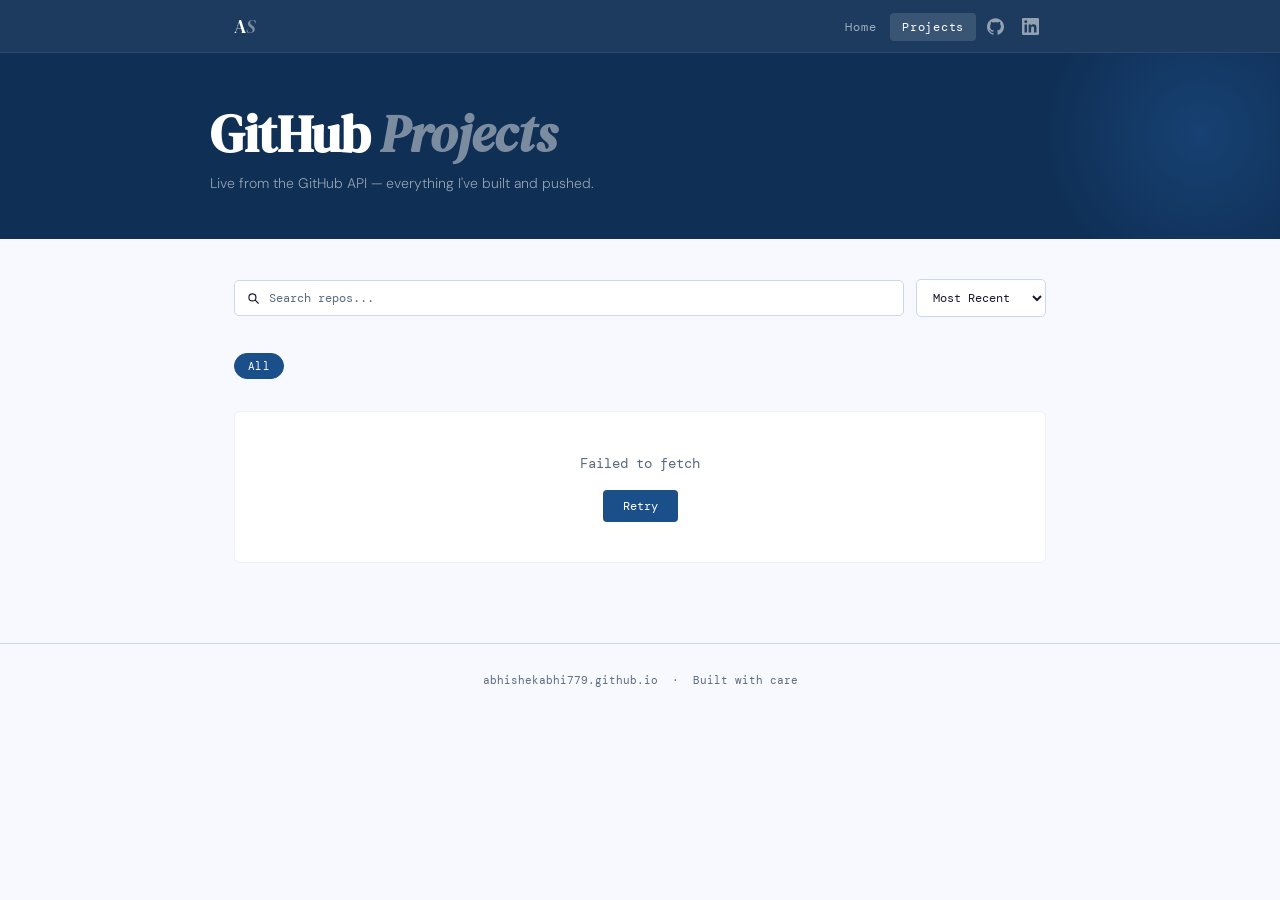
==== projects.html @ f3475bb0 "Build portfolio site — nav, projects page, GitHub API integration - Add shared css/style.css with st" ====
<!DOCTYPE html>
<html lang="en">
<head>
  <meta charset="UTF-8" />
  <meta name="viewport" content="width=device-width, initial-scale=1.0" />
  <title>Projects — Abhishek Sattu</title>
  <link href="https://fonts.googleapis.com/css2?family=DM+Serif+Display:ital@0;1&family=DM+Mono:wght@400;500&family=DM+Sans:ital,opsz,wght@0,9..40,300;0,9..40,400;0,9..40,500;0,9..40,600;1,9..40,300&display=swap" rel="stylesheet" />
  <link rel="stylesheet" href="css/style.css" />
  <style>
    /* ── PAGE HEADER ─────────────────────────────────── */
    .page-header {
      background: var(--navy-dark);
      padding: 52px 48px 44px;
      position: relative;
      overflow: hidden;
    }

    .page-header::before {
      content: '';
      position: absolute;
      top: -80px; right: -80px;
      width: 320px; height: 320px;
      border-radius: 50%;
      background: radial-gradient(circle, rgba(42,108,184,0.3) 0%, transparent 70%);
      pointer-events: none;
    }

    .page-header-inner {
      max-width: 860px;
      margin: 0 auto;
      position: relative;
      z-index: 1;
    }

    .page-header h1 {
      font-family: var(--serif);
      font-size: clamp(32px, 5vw, 52px);
      color: #fff;
      line-height: 1.1;
      letter-spacing: -0.3px;
      animation: fadeUp 0.5s ease both;
    }

    .page-header h1 em {
      font-style: italic;
      color: rgba(255,255,255,0.45);
    }

    .page-header p {
      font-size: 14px;
      color: rgba(255,255,255,0.55);
      margin-top: 10px;
      font-weight: 300;
      animation: fadeUp 0.5s 0.1s ease both;
    }

    /* ── MAIN ────────────────────────────────────────── */
    main {
      max-width: 860px;
      margin: 0 auto;
      padding: 40px 24px 80px;
    }

    /* ── CONTROLS ────────────────────────────────────── */
    .controls {
      display: flex;
      flex-wrap: wrap;
      gap: 12px;
      margin-bottom: 36px;
      align-items: center;
      animation: fadeUp 0.5s 0.15s ease both;
    }

    .search-wrap {
      position: relative;
      flex: 1;
      min-width: 200px;
    }

    .search-wrap svg {
      position: absolute;
      left: 12px;
      top: 50%;
      transform: translateY(-50%);
      width: 14px;
      height: 14px;
      fill: var(--muted);
      pointer-events: none;
    }

    #search {
      width: 100%;
      padding: 9px 12px 9px 34px;
      font-family: var(--mono);
      font-size: 12px;
      background: var(--white);
      border: 1px solid var(--rule);
      border-radius: 5px;
      color: var(--ink);
      outline: none;
      transition: border-color 0.15s;
    }

    #search:focus { border-color: var(--navy-light); }
    #search::placeholder { color: var(--muted); }

    #sort {
      padding: 9px 12px;
      font-family: var(--mono);
      font-size: 12px;
      background: var(--white);
      border: 1px solid var(--rule);
      border-radius: 5px;
      color: var(--ink);
      outline: none;
      cursor: pointer;
      transition: border-color 0.15s;
    }

    #sort:focus { border-color: var(--navy-light); }

    /* ── FILTER PILLS ────────────────────────────────── */
    .filter-bar {
      display: flex;
      flex-wrap: wrap;
      gap: 6px;
      margin-bottom: 32px;
      animation: fadeUp 0.5s 0.2s ease both;
    }

    .filter-btn {
      font-family: var(--mono);
      font-size: 11px;
      letter-spacing: 0.04em;
      padding: 5px 13px;
      border-radius: 20px;
      border: 1px solid var(--rule);
      background: var(--white);
      color: var(--muted);
      cursor: pointer;
      transition: all 0.15s;
      display: flex;
      align-items: center;
      gap: 6px;
    }

    .filter-btn:hover { border-color: var(--navy-light); color: var(--navy); }

    .filter-btn.active {
      background: var(--navy);
      border-color: var(--navy);
      color: #fff;
    }

    .filter-btn .lang-dot {
      width: 8px;
      height: 8px;
      border-radius: 50%;
      flex-shrink: 0;
    }

    /* ── SECTION LABEL ───────────────────────────────── */
    .section-label {
      font-family: var(--mono);
      font-size: 10.5px;
      letter-spacing: 0.18em;
      text-transform: uppercase;
      color: var(--navy);
      font-weight: 500;
      margin-bottom: 20px;
      display: flex;
      align-items: center;
      gap: 12px;
    }

    .section-label::after {
      content: '';
      flex: 1;
      height: 1px;
      background: var(--rule);
    }

    /* ── FEATURED GRID ───────────────────────────────── */
    #featured-section { margin-bottom: 48px; }

    .featured-grid {
      display: grid;
      grid-template-columns: repeat(auto-fill, minmax(280px, 1fr));
      gap: 16px;
    }

    .repo-card {
      background: var(--white);
      border-radius: 6px;
      border: 1px solid rgba(27,79,138,0.08);
      box-shadow: 0 1px 8px rgba(27,79,138,0.06);
      padding: 20px 22px;
      display: flex;
      flex-direction: column;
      gap: 10px;
      transition: box-shadow 0.2s, transform 0.2s;
      animation: fadeUp 0.4s ease both;
    }

    .repo-card:hover {
      box-shadow: 0 6px 24px rgba(27,79,138,0.13);
      transform: translateY(-2px);
    }

    .repo-card.featured {
      border-color: rgba(27,79,138,0.16);
      box-shadow: 0 2px 12px rgba(27,79,138,0.09);
    }

    .repo-card-top {
      display: flex;
      align-items: flex-start;
      justify-content: space-between;
      gap: 8px;
    }

    .repo-name {
      font-weight: 600;
      font-size: 14px;
      color: var(--ink);
      line-height: 1.3;
    }

    .featured-badge {
      font-family: var(--mono);
      font-size: 9.5px;
      letter-spacing: 0.08em;
      text-transform: uppercase;
      background: var(--accent-bg);
      color: var(--navy);
      border: 1px solid rgba(27,79,138,0.15);
      padding: 2px 8px;
      border-radius: 2px;
      white-space: nowrap;
      flex-shrink: 0;
    }

    .repo-desc {
      font-size: 13px;
      color: var(--muted);
      line-height: 1.6;
      flex: 1;
    }

    .repo-topics {
      display: flex;
      flex-wrap: wrap;
      gap: 5px;
    }

    .topic-tag {
      font-family: var(--mono);
      font-size: 10.5px;
      color: var(--navy-light);
      background: var(--accent-bg);
      padding: 2px 8px;
      border-radius: 3px;
      border: 1px solid rgba(42,108,184,0.15);
    }

    .repo-meta {
      display: flex;
      align-items: center;
      gap: 14px;
      flex-wrap: wrap;
    }

    .repo-lang {
      display: flex;
      align-items: center;
      gap: 5px;
      font-family: var(--mono);
      font-size: 11px;
      color: var(--muted);
    }

    .lang-dot {
      width: 10px;
      height: 10px;
      border-radius: 50%;
      flex-shrink: 0;
    }

    .repo-stat {
      display: flex;
      align-items: center;
      gap: 4px;
      font-family: var(--mono);
      font-size: 11px;
      color: var(--muted);
    }

    .repo-stat svg {
      width: 12px;
      height: 12px;
      fill: var(--muted);
    }

    .repo-updated {
      font-family: var(--mono);
      font-size: 10.5px;
      color: var(--muted);
      margin-left: auto;
    }

    .repo-links {
      display: flex;
      gap: 10px;
      padding-top: 4px;
      border-top: 1px solid var(--rule);
    }

    .repo-link {
      font-family: var(--mono);
      font-size: 11px;
      color: var(--navy);
      text-decoration: none;
      display: flex;
      align-items: center;
      gap: 4px;
      transition: color 0.15s;
    }

    .repo-link:hover { color: var(--navy-light); }

    .repo-link svg {
      width: 12px;
      height: 12px;
      fill: currentColor;
    }

    /* ── ALL REPOS GRID ──────────────────────────────── */
    #repos-section { }

    .repos-grid {
      display: grid;
      grid-template-columns: repeat(auto-fill, minmax(260px, 1fr));
      gap: 14px;
    }

    /* ── SKELETON ────────────────────────────────────── */
    .skeleton-grid {
      display: grid;
      grid-template-columns: repeat(auto-fill, minmax(260px, 1fr));
      gap: 14px;
      margin-bottom: 14px;
    }

    .skeleton-card {
      background: var(--white);
      border-radius: 6px;
      border: 1px solid rgba(27,79,138,0.08);
      padding: 20px 22px;
      height: 160px;
    }

    .skeleton-line {
      border-radius: 3px;
      background: linear-gradient(90deg, #e8eef8 25%, #d4dff0 50%, #e8eef8 75%);
      background-size: 600px 100%;
      animation: shimmer 1.4s infinite;
    }

    .sk-title  { height: 14px; width: 60%; margin-bottom: 14px; }
    .sk-desc1  { height: 11px; width: 100%; margin-bottom: 7px; }
    .sk-desc2  { height: 11px; width: 80%; margin-bottom: 20px; }
    .sk-lang   { height: 10px; width: 30%; }

    /* ── ERROR STATE ─────────────────────────────────── */
    #error-state {
      display: none;
      background: var(--white);
      border-radius: 6px;
      border: 1px solid rgba(27,79,138,0.08);
      padding: 40px;
      text-align: center;
    }

    #error-state p {
      font-size: 14px;
      color: var(--muted);
      margin-bottom: 16px;
      font-family: var(--mono);
    }

    #retry-btn {
      font-family: var(--mono);
      font-size: 12px;
      padding: 8px 20px;
      background: var(--navy);
      color: #fff;
      border: none;
      border-radius: 4px;
      cursor: pointer;
      transition: background 0.15s;
    }

    #retry-btn:hover { background: var(--navy-light); }

    /* ── EMPTY STATE ─────────────────────────────────── */
    .empty-state {
      grid-column: 1 / -1;
      text-align: center;
      padding: 40px;
      font-family: var(--mono);
      font-size: 13px;
      color: var(--muted);
    }

    /* ── RESPONSIVE ──────────────────────────────────── */
    @media (max-width: 600px) {
      .page-header { padding: 36px 24px 32px; }
      .controls { flex-direction: column; align-items: stretch; }
      .search-wrap { min-width: unset; }
      .featured-grid, .repos-grid, .skeleton-grid { grid-template-columns: 1fr; }
    }
  </style>
</head>
<body>

<nav class="site-nav" aria-label="Main navigation">
  <div class="nav-inner">
    <a href="index.html" class="nav-logo">A<em>S</em></a>
    <ul class="nav-links">
      <li><a href="index.html">Home</a></li>
      <li><a href="projects.html" class="active">Projects</a></li>
    </ul>
    <a href="https://github.com/abhishekabhi779" target="_blank" rel="noopener" class="nav-icon" aria-label="GitHub">
      <svg viewBox="0 0 24 24" xmlns="http://www.w3.org/2000/svg"><path d="M12 .297c-6.63 0-12 5.373-12 12 0 5.303 3.438 9.8 8.205 11.385.6.113.82-.258.82-.577 0-.285-.01-1.04-.015-2.04-3.338.724-4.042-1.61-4.042-1.61C4.422 18.07 3.633 17.7 3.633 17.7c-1.087-.744.084-.729.084-.729 1.205.084 1.838 1.236 1.838 1.236 1.07 1.835 2.809 1.305 3.495.998.108-.776.417-1.305.76-1.605-2.665-.3-5.466-1.332-5.466-5.93 0-1.31.465-2.38 1.235-3.22-.135-.303-.54-1.523.105-3.176 0 0 1.005-.322 3.3 1.23.96-.267 1.98-.399 3-.405 1.02.006 2.04.138 3 .405 2.28-1.552 3.285-1.23 3.285-1.23.645 1.653.24 2.873.12 3.176.765.84 1.23 1.91 1.23 3.22 0 4.61-2.805 5.625-5.475 5.92.42.36.81 1.096.81 2.22 0 1.606-.015 2.896-.015 3.286 0 .315.21.69.825.57C20.565 22.092 24 17.592 24 12.297c0-6.627-5.373-12-12-12"/></svg>
    </a>
    <a href="https://linkedin.com/in/abhishek-s-462954222" target="_blank" rel="noopener" class="nav-icon" aria-label="LinkedIn">
      <svg viewBox="0 0 24 24" xmlns="http://www.w3.org/2000/svg"><path d="M20.447 20.452h-3.554v-5.569c0-1.328-.027-3.037-1.852-3.037-1.853 0-2.136 1.445-2.136 2.939v5.667H9.351V9h3.414v1.561h.046c.477-.9 1.637-1.85 3.37-1.85 3.601 0 4.267 2.37 4.267 5.455v6.286zM5.337 7.433a2.062 2.062 0 0 1-2.063-2.065 2.064 2.064 0 1 1 2.063 2.065zm1.782 13.019H3.555V9h3.564v11.452zM22.225 0H1.771C.792 0 0 .774 0 1.729v20.542C0 23.227.792 24 1.771 24h20.451C23.2 24 24 23.227 24 22.271V1.729C24 .774 23.2 0 22.222 0h.003z"/></svg>
    </a>
  </div>
</nav>

<div class="page-header">
  <div class="page-header-inner">
    <h1>GitHub <em>Projects</em></h1>
    <p>Live from the GitHub API — everything I've built and pushed.</p>
  </div>
</div>

<main>

  <div class="controls">
    <div class="search-wrap">
      <svg viewBox="0 0 24 24"><path d="M21 21l-4.35-4.35M17 11A6 6 0 1 1 5 11a6 6 0 0 1 12 0z" stroke="currentColor" stroke-width="2" fill="none" stroke-linecap="round"/></svg>
      <input type="search" id="search" placeholder="Search repos..." aria-label="Search repositories" />
    </div>
    <select id="sort" aria-label="Sort repositories">
      <option value="updated">Most Recent</option>
      <option value="stars">Most Stars</option>
      <option value="alpha">Alphabetical</option>
    </select>
  </div>

  <div class="filter-bar" id="filter-bar" role="group" aria-label="Filter by language">
    <button class="filter-btn active" data-lang="all">All</button>
  </div>

  <div id="loading-state">
    <div class="skeleton-grid">
      <div class="skeleton-card"><div class="skeleton-line sk-title"></div><div class="skeleton-line sk-desc1"></div><div class="skeleton-line sk-desc2"></div><div class="skeleton-line sk-lang"></div></div>
      <div class="skeleton-card"><div class="skeleton-line sk-title"></div><div class="skeleton-line sk-desc1"></div><div class="skeleton-line sk-desc2"></div><div class="skeleton-line sk-lang"></div></div>
      <div class="skeleton-card"><div class="skeleton-line sk-title"></div><div class="skeleton-line sk-desc1"></div><div class="skeleton-line sk-desc2"></div><div class="skeleton-line sk-lang"></div></div>
      <div class="skeleton-card"><div class="skeleton-line sk-title"></div><div class="skeleton-line sk-desc1"></div><div class="skeleton-line sk-desc2"></div><div class="skeleton-line sk-lang"></div></div>
      <div class="skeleton-card"><div class="skeleton-line sk-title"></div><div class="skeleton-line sk-desc1"></div><div class="skeleton-line sk-desc2"></div><div class="skeleton-line sk-lang"></div></div>
      <div class="skeleton-card"><div class="skeleton-line sk-title"></div><div class="skeleton-line sk-desc1"></div><div class="skeleton-line sk-desc2"></div><div class="skeleton-line sk-lang"></div></div>
    </div>
  </div>

  <div id="error-state" role="alert">
    <p id="error-msg">Could not load repositories.</p>
    <button id="retry-btn">Retry</button>
  </div>

  <div id="featured-section" style="display:none;">
    <div class="section-label">Featured</div>
    <div class="featured-grid" id="featured-grid"></div>
  </div>

  <div id="repos-section" style="display:none;">
    <div class="section-label" id="repos-label">All Repos</div>
    <div class="repos-grid" id="repos-grid"></div>
  </div>

</main>

<footer>
  abhishekabhi779.github.io &nbsp;·&nbsp; Built with care
</footer>

<script src="js/projects.js"></script>
</body>
</html>
---- css/style.css ----
*, *::before, *::after { box-sizing: border-box; margin: 0; padding: 0; }

:root {
  --navy-dark:  #0f2f55;
  --navy:       #1B4F8A;
  --navy-light: #2a6cb8;
  --accent-bg:  #e8f0fd;
  --ink:        #1a1a2e;
  --muted:      #5a6a7e;
  --rule:       #c8d8f0;
  --bg:         #f7f9fe;
  --white:      #ffffff;
  --mono: 'DM Mono', monospace;
  --serif: 'DM Serif Display', serif;
  --sans: 'DM Sans', sans-serif;
}

html { scroll-behavior: smooth; }

body {
  font-family: var(--sans);
  background: var(--bg);
  color: var(--ink);
  line-height: 1.6;
  min-height: 100vh;
}

/* ── NAV ──────────────────────────────────────────── */
nav.site-nav {
  position: sticky;
  top: 0;
  z-index: 100;
  background: rgba(15, 47, 85, 0.94);
  backdrop-filter: blur(12px);
  -webkit-backdrop-filter: blur(12px);
  border-bottom: 1px solid rgba(255,255,255,0.07);
}

.nav-inner {
  max-width: 860px;
  margin: 0 auto;
  padding: 0 24px;
  height: 52px;
  display: flex;
  align-items: center;
}

.nav-logo {
  font-family: var(--serif);
  font-size: 19px;
  color: #fff;
  text-decoration: none;
  letter-spacing: -0.3px;
  margin-right: auto;
  line-height: 1;
}

.nav-logo em {
  font-style: italic;
  color: rgba(255,255,255,0.42);
}

.nav-links {
  display: flex;
  align-items: center;
  gap: 2px;
  list-style: none;
}

.nav-links a {
  font-family: var(--mono);
  font-size: 12px;
  letter-spacing: 0.06em;
  color: rgba(255,255,255,0.58);
  text-decoration: none;
  padding: 6px 12px;
  border-radius: 4px;
  transition: color 0.15s, background 0.15s;
}

.nav-links a:hover { color: #fff; background: rgba(255,255,255,0.09); }
.nav-links a.active { color: #fff; background: rgba(255,255,255,0.13); }

.nav-icon {
  display: flex;
  align-items: center;
  color: rgba(255,255,255,0.52);
  padding: 7px;
  margin-left: 4px;
  border-radius: 4px;
  transition: color 0.15s, background 0.15s;
  text-decoration: none;
}

.nav-icon:hover { color: #fff; background: rgba(255,255,255,0.09); }
.nav-icon svg { width: 17px; height: 17px; fill: currentColor; }

/* ── FOOTER ───────────────────────────────────────── */
footer {
  text-align: center;
  padding: 28px;
  font-family: var(--mono);
  font-size: 11px;
  color: var(--muted);
  border-top: 1px solid var(--rule);
}

/* ── ANIMATIONS ───────────────────────────────────── */
@keyframes fadeUp {
  from { opacity: 0; transform: translateY(16px); }
  to   { opacity: 1; transform: translateY(0); }
}

@keyframes shimmer {
  0%   { background-position: -600px 0; }
  100% { background-position: 600px 0; }
}

/* ── RESPONSIVE ───────────────────────────────────── */
@media (max-width: 600px) {
  .nav-links a { padding: 6px 8px; font-size: 11px; }
  .nav-icon { padding: 6px 5px; }
}
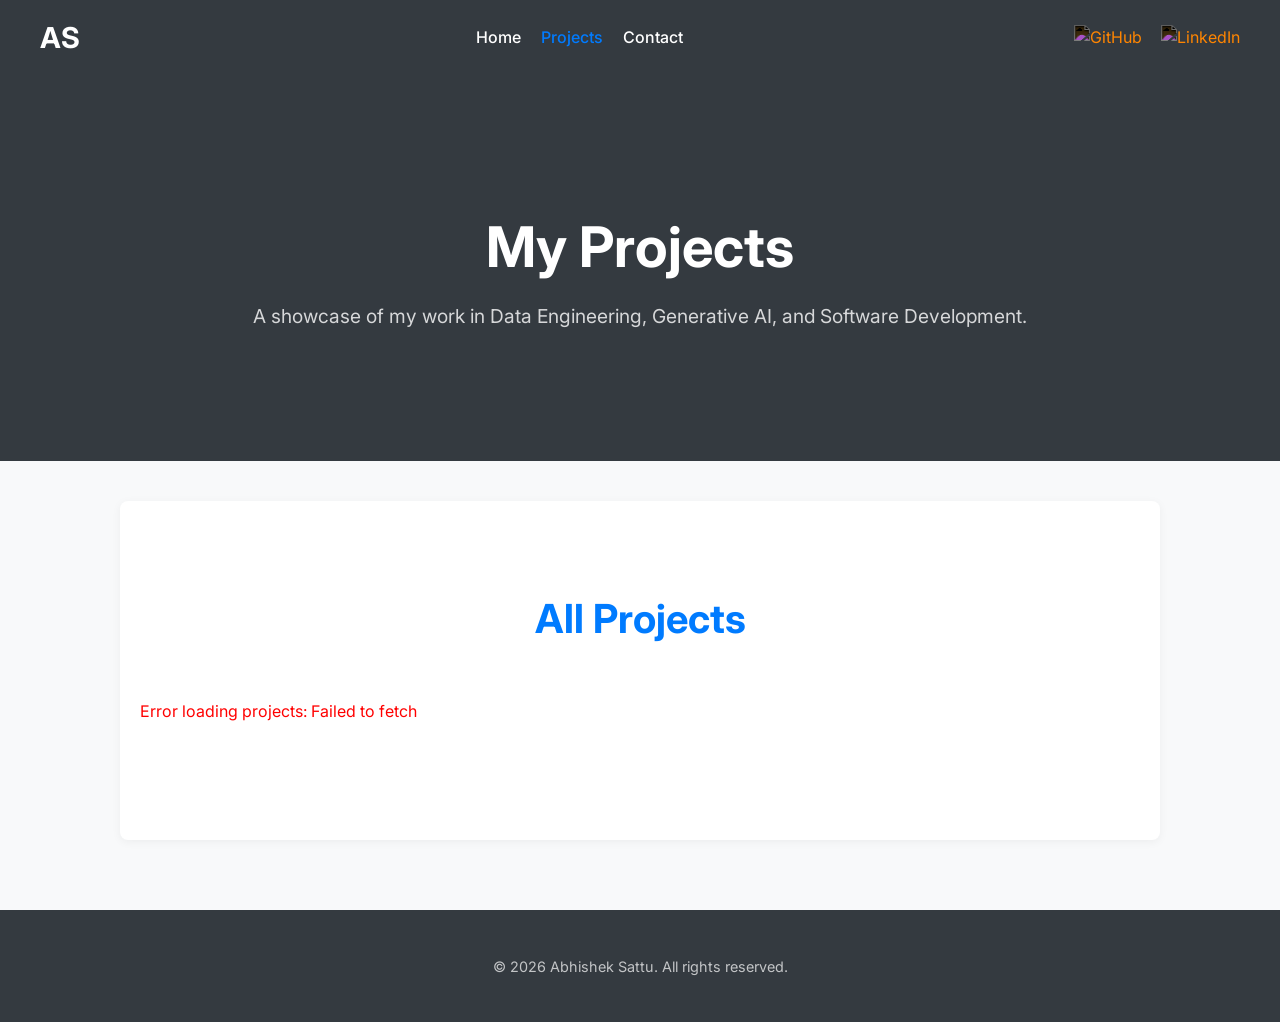
==== commit a5918da4: "Redesign portfolio: transform from resume-style to professional modern portfolio" ====
--- a/projects.html
+++ b/projects.html
@@ -1,501 +1,48 @@
 <!DOCTYPE html>
 <html lang="en">
 <head>
-  <meta charset="UTF-8" />
-  <meta name="viewport" content="width=device-width, initial-scale=1.0" />
-  <title>Projects — Abhishek Sattu</title>
-  <link href="https://fonts.googleapis.com/css2?family=DM+Serif+Display:ital@0;1&family=DM+Mono:wght@400;500&family=DM+Sans:ital,opsz,wght@0,9..40,300;0,9..40,400;0,9..40,500;0,9..40,600;1,9..40,300&display=swap" rel="stylesheet" />
-  <link rel="stylesheet" href="css/style.css" />
-  <style>
-    /* ── PAGE HEADER ─────────────────────────────────── */
-    .page-header {
-      background: var(--navy-dark);
-      padding: 52px 48px 44px;
-      position: relative;
-      overflow: hidden;
-    }
-
-    .page-header::before {
-      content: '';
-      position: absolute;
-      top: -80px; right: -80px;
-      width: 320px; height: 320px;
-      border-radius: 50%;
-      background: radial-gradient(circle, rgba(42,108,184,0.3) 0%, transparent 70%);
-      pointer-events: none;
-    }
-
-    .page-header-inner {
-      max-width: 860px;
-      margin: 0 auto;
-      position: relative;
-      z-index: 1;
-    }
-
-    .page-header h1 {
-      font-family: var(--serif);
-      font-size: clamp(32px, 5vw, 52px);
-      color: #fff;
-      line-height: 1.1;
-      letter-spacing: -0.3px;
-      animation: fadeUp 0.5s ease both;
-    }
-
-    .page-header h1 em {
-      font-style: italic;
-      color: rgba(255,255,255,0.45);
-    }
-
-    .page-header p {
-      font-size: 14px;
-      color: rgba(255,255,255,0.55);
-      margin-top: 10px;
-      font-weight: 300;
-      animation: fadeUp 0.5s 0.1s ease both;
-    }
-
-    /* ── MAIN ────────────────────────────────────────── */
-    main {
-      max-width: 860px;
-      margin: 0 auto;
-      padding: 40px 24px 80px;
-    }
-
-    /* ── CONTROLS ────────────────────────────────────── */
-    .controls {
-      display: flex;
-      flex-wrap: wrap;
-      gap: 12px;
-      margin-bottom: 36px;
-      align-items: center;
-      animation: fadeUp 0.5s 0.15s ease both;
-    }
-
-    .search-wrap {
-      position: relative;
-      flex: 1;
-      min-width: 200px;
-    }
-
-    .search-wrap svg {
-      position: absolute;
-      left: 12px;
-      top: 50%;
-      transform: translateY(-50%);
-      width: 14px;
-      height: 14px;
-      fill: var(--muted);
-      pointer-events: none;
-    }
-
-    #search {
-      width: 100%;
-      padding: 9px 12px 9px 34px;
-      font-family: var(--mono);
-      font-size: 12px;
-      background: var(--white);
-      border: 1px solid var(--rule);
-      border-radius: 5px;
-      color: var(--ink);
-      outline: none;
-      transition: border-color 0.15s;
-    }
-
-    #search:focus { border-color: var(--navy-light); }
-    #search::placeholder { color: var(--muted); }
-
-    #sort {
-      padding: 9px 12px;
-      font-family: var(--mono);
-      font-size: 12px;
-      background: var(--white);
-      border: 1px solid var(--rule);
-      border-radius: 5px;
-      color: var(--ink);
-      outline: none;
-      cursor: pointer;
-      transition: border-color 0.15s;
-    }
-
-    #sort:focus { border-color: var(--navy-light); }
-
-    /* ── FILTER PILLS ────────────────────────────────── */
-    .filter-bar {
-      display: flex;
-      flex-wrap: wrap;
-      gap: 6px;
-      margin-bottom: 32px;
-      animation: fadeUp 0.5s 0.2s ease both;
-    }
-
-    .filter-btn {
-      font-family: var(--mono);
-      font-size: 11px;
-      letter-spacing: 0.04em;
-      padding: 5px 13px;
-      border-radius: 20px;
-      border: 1px solid var(--rule);
-      background: var(--white);
-      color: var(--muted);
-      cursor: pointer;
-      transition: all 0.15s;
-      display: flex;
-      align-items: center;
-      gap: 6px;
-    }
-
-    .filter-btn:hover { border-color: var(--navy-light); color: var(--navy); }
-
-    .filter-btn.active {
-      background: var(--navy);
-      border-color: var(--navy);
-      color: #fff;
-    }
-
-    .filter-btn .lang-dot {
-      width: 8px;
-      height: 8px;
-      border-radius: 50%;
-      flex-shrink: 0;
-    }
-
-    /* ── SECTION LABEL ───────────────────────────────── */
-    .section-label {
-      font-family: var(--mono);
-      font-size: 10.5px;
-      letter-spacing: 0.18em;
-      text-transform: uppercase;
-      color: var(--navy);
-      font-weight: 500;
-      margin-bottom: 20px;
-      display: flex;
-      align-items: center;
-      gap: 12px;
-    }
-
-    .section-label::after {
-      content: '';
-      flex: 1;
-      height: 1px;
-      background: var(--rule);
-    }
-
-    /* ── FEATURED GRID ───────────────────────────────── */
-    #featured-section { margin-bottom: 48px; }
-
-    .featured-grid {
-      display: grid;
-      grid-template-columns: repeat(auto-fill, minmax(280px, 1fr));
-      gap: 16px;
-    }
-
-    .repo-card {
-      background: var(--white);
-      border-radius: 6px;
-      border: 1px solid rgba(27,79,138,0.08);
-      box-shadow: 0 1px 8px rgba(27,79,138,0.06);
-      padding: 20px 22px;
-      display: flex;
-      flex-direction: column;
-      gap: 10px;
-      transition: box-shadow 0.2s, transform 0.2s;
-      animation: fadeUp 0.4s ease both;
-    }
-
-    .repo-card:hover {
-      box-shadow: 0 6px 24px rgba(27,79,138,0.13);
-      transform: translateY(-2px);
-    }
-
-    .repo-card.featured {
-      border-color: rgba(27,79,138,0.16);
-      box-shadow: 0 2px 12px rgba(27,79,138,0.09);
-    }
-
-    .repo-card-top {
-      display: flex;
-      align-items: flex-start;
-      justify-content: space-between;
-      gap: 8px;
-    }
-
-    .repo-name {
-      font-weight: 600;
-      font-size: 14px;
-      color: var(--ink);
-      line-height: 1.3;
-    }
-
-    .featured-badge {
-      font-family: var(--mono);
-      font-size: 9.5px;
-      letter-spacing: 0.08em;
-      text-transform: uppercase;
-      background: var(--accent-bg);
-      color: var(--navy);
-      border: 1px solid rgba(27,79,138,0.15);
-      padding: 2px 8px;
-      border-radius: 2px;
-      white-space: nowrap;
-      flex-shrink: 0;
-    }
-
-    .repo-desc {
-      font-size: 13px;
-      color: var(--muted);
-      line-height: 1.6;
-      flex: 1;
-    }
-
-    .repo-topics {
-      display: flex;
-      flex-wrap: wrap;
-      gap: 5px;
-    }
-
-    .topic-tag {
-      font-family: var(--mono);
-      font-size: 10.5px;
-      color: var(--navy-light);
-      background: var(--accent-bg);
-      padding: 2px 8px;
-      border-radius: 3px;
-      border: 1px solid rgba(42,108,184,0.15);
-    }
-
-    .repo-meta {
-      display: flex;
-      align-items: center;
-      gap: 14px;
-      flex-wrap: wrap;
-    }
-
-    .repo-lang {
-      display: flex;
-      align-items: center;
-      gap: 5px;
-      font-family: var(--mono);
-      font-size: 11px;
-      color: var(--muted);
-    }
-
-    .lang-dot {
-      width: 10px;
-      height: 10px;
-      border-radius: 50%;
-      flex-shrink: 0;
-    }
-
-    .repo-stat {
-      display: flex;
-      align-items: center;
-      gap: 4px;
-      font-family: var(--mono);
-      font-size: 11px;
-      color: var(--muted);
-    }
-
-    .repo-stat svg {
-      width: 12px;
-      height: 12px;
-      fill: var(--muted);
-    }
-
-    .repo-updated {
-      font-family: var(--mono);
-      font-size: 10.5px;
-      color: var(--muted);
-      margin-left: auto;
-    }
-
-    .repo-links {
-      display: flex;
-      gap: 10px;
-      padding-top: 4px;
-      border-top: 1px solid var(--rule);
-    }
-
-    .repo-link {
-      font-family: var(--mono);
-      font-size: 11px;
-      color: var(--navy);
-      text-decoration: none;
-      display: flex;
-      align-items: center;
-      gap: 4px;
-      transition: color 0.15s;
-    }
-
-    .repo-link:hover { color: var(--navy-light); }
-
-    .repo-link svg {
-      width: 12px;
-      height: 12px;
-      fill: currentColor;
-    }
-
-    /* ── ALL REPOS GRID ──────────────────────────────── */
-    #repos-section { }
-
-    .repos-grid {
-      display: grid;
-      grid-template-columns: repeat(auto-fill, minmax(260px, 1fr));
-      gap: 14px;
-    }
-
-    /* ── SKELETON ────────────────────────────────────── */
-    .skeleton-grid {
-      display: grid;
-      grid-template-columns: repeat(auto-fill, minmax(260px, 1fr));
-      gap: 14px;
-      margin-bottom: 14px;
-    }
-
-    .skeleton-card {
-      background: var(--white);
-      border-radius: 6px;
-      border: 1px solid rgba(27,79,138,0.08);
-      padding: 20px 22px;
-      height: 160px;
-    }
-
-    .skeleton-line {
-      border-radius: 3px;
-      background: linear-gradient(90deg, #e8eef8 25%, #d4dff0 50%, #e8eef8 75%);
-      background-size: 600px 100%;
-      animation: shimmer 1.4s infinite;
-    }
-
-    .sk-title  { height: 14px; width: 60%; margin-bottom: 14px; }
-    .sk-desc1  { height: 11px; width: 100%; margin-bottom: 7px; }
-    .sk-desc2  { height: 11px; width: 80%; margin-bottom: 20px; }
-    .sk-lang   { height: 10px; width: 30%; }
-
-    /* ── ERROR STATE ─────────────────────────────────── */
-    #error-state {
-      display: none;
-      background: var(--white);
-      border-radius: 6px;
-      border: 1px solid rgba(27,79,138,0.08);
-      padding: 40px;
-      text-align: center;
-    }
-
-    #error-state p {
-      font-size: 14px;
-      color: var(--muted);
-      margin-bottom: 16px;
-      font-family: var(--mono);
-    }
-
-    #retry-btn {
-      font-family: var(--mono);
-      font-size: 12px;
-      padding: 8px 20px;
-      background: var(--navy);
-      color: #fff;
-      border: none;
-      border-radius: 4px;
-      cursor: pointer;
-      transition: background 0.15s;
-    }
-
-    #retry-btn:hover { background: var(--navy-light); }
-
-    /* ── EMPTY STATE ─────────────────────────────────── */
-    .empty-state {
-      grid-column: 1 / -1;
-      text-align: center;
-      padding: 40px;
-      font-family: var(--mono);
-      font-size: 13px;
-      color: var(--muted);
-    }
-
-    /* ── RESPONSIVE ──────────────────────────────────── */
-    @media (max-width: 600px) {
-      .page-header { padding: 36px 24px 32px; }
-      .controls { flex-direction: column; align-items: stretch; }
-      .search-wrap { min-width: unset; }
-      .featured-grid, .repos-grid, .skeleton-grid { grid-template-columns: 1fr; }
-    }
-  </style>
+    <meta charset="UTF-8">
+    <meta name="viewport" content="width=device-width, initial-scale=1.0">
+    <title>Projects - Abhishek Sattu</title>
+    <link href="https://fonts.googleapis.com/css2?family=Inter:wght@300;400;500;600;700&display=swap" rel="stylesheet">
+    <link rel="stylesheet" href="css/style.css">
 </head>
 <body>
+    <nav class="site-nav">
+        <div class="nav-inner">
+            <a href="index.html" class="nav-logo">AS</a>
+            <ul class="nav-links">
+                <li><a href="index.html">Home</a></li>
+                <li><a href="projects.html" class="active">Projects</a></li>
+                <li><a href="#contact">Contact</a></li>
+            </ul>
+            <div class="social-links">
+                <a href="https://github.com/abhishekabhi779" target="_blank" rel="noopener" aria-label="GitHub"><img src="https://img.icons8.com/ios-filled/24/000000/github.png" alt="GitHub"></a>
+                <a href="https://linkedin.com/in/abhishek-s-462954222" target="_blank" rel="noopener" aria-label="LinkedIn"><img src="https://img.icons8.com/ios-filled/24/000000/linkedin.png" alt="LinkedIn"></a>
+            </div>
+        </div>
+    </nav>
 
-<nav class="site-nav" aria-label="Main navigation">
-  <div class="nav-inner">
-    <a href="index.html" class="nav-logo">A<em>S</em></a>
-    <ul class="nav-links">
-      <li><a href="index.html">Home</a></li>
-      <li><a href="projects.html" class="active">Projects</a></li>
-    </ul>
-    <a href="https://github.com/abhishekabhi779" target="_blank" rel="noopener" class="nav-icon" aria-label="GitHub">
-      <svg viewBox="0 0 24 24" xmlns="http://www.w3.org/2000/svg"><path d="M12 .297c-6.63 0-12 5.373-12 12 0 5.303 3.438 9.8 8.205 11.385.6.113.82-.258.82-.577 0-.285-.01-1.04-.015-2.04-3.338.724-4.042-1.61-4.042-1.61C4.422 18.07 3.633 17.7 3.633 17.7c-1.087-.744.084-.729.084-.729 1.205.084 1.838 1.236 1.838 1.236 1.07 1.835 2.809 1.305 3.495.998.108-.776.417-1.305.76-1.605-2.665-.3-5.466-1.332-5.466-5.93 0-1.31.465-2.38 1.235-3.22-.135-.303-.54-1.523.105-3.176 0 0 1.005-.322 3.3 1.23.96-.267 1.98-.399 3-.405 1.02.006 2.04.138 3 .405 2.28-1.552 3.285-1.23 3.285-1.23.645 1.653.24 2.873.12 3.176.765.84 1.23 1.91 1.23 3.22 0 4.61-2.805 5.625-5.475 5.92.42.36.81 1.096.81 2.22 0 1.606-.015 2.896-.015 3.286 0 .315.21.69.825.57C20.565 22.092 24 17.592 24 12.297c0-6.627-5.373-12-12-12"/></svg>
-    </a>
-    <a href="https://linkedin.com/in/abhishek-s-462954222" target="_blank" rel="noopener" class="nav-icon" aria-label="LinkedIn">
-      <svg viewBox="0 0 24 24" xmlns="http://www.w3.org/2000/svg"><path d="M20.447 20.452h-3.554v-5.569c0-1.328-.027-3.037-1.852-3.037-1.853 0-2.136 1.445-2.136 2.939v5.667H9.351V9h3.414v1.561h.046c.477-.9 1.637-1.85 3.37-1.85 3.601 0 4.267 2.37 4.267 5.455v6.286zM5.337 7.433a2.062 2.062 0 0 1-2.063-2.065 2.064 2.064 0 1 1 2.063 2.065zm1.782 13.019H3.555V9h3.564v11.452zM22.225 0H1.771C.792 0 0 .774 0 1.729v20.542C0 23.227.792 24 1.771 24h20.451C23.2 24 24 23.227 24 22.271V1.729C24 .774 23.2 0 22.222 0h.003z"/></svg>
-    </a>
-  </div>
-</nav>
+    <header class="hero">
+        <div class="hero-content">
+            <h1>My Projects</h1>
+            <p class="intro">A showcase of my work in Data Engineering, Generative AI, and Software Development.</p>
+        </div>
+    </header>
 
-<div class="page-header">
-  <div class="page-header-inner">
-    <h1>GitHub <em>Projects</em></h1>
-    <p>Live from the GitHub API — everything I've built and pushed.</p>
-  </div>
-</div>
+    <main>
+        <section id="all-projects" class="section">
+            <h2 class="section-title">All Projects</h2>
+            <div class="project-grid" id="projects-container">
+                <!-- Projects will be dynamically loaded here by JavaScript -->
+            </div>
+        </section>
+    </main>
 
-<main>
+    <footer>
+        <p>&copy; 2026 Abhishek Sattu. All rights reserved.</p>
+    </footer>
 
-  <div class="controls">
-    <div class="search-wrap">
-      <svg viewBox="0 0 24 24"><path d="M21 21l-4.35-4.35M17 11A6 6 0 1 1 5 11a6 6 0 0 1 12 0z" stroke="currentColor" stroke-width="2" fill="none" stroke-linecap="round"/></svg>
-      <input type="search" id="search" placeholder="Search repos..." aria-label="Search repositories" />
-    </div>
-    <select id="sort" aria-label="Sort repositories">
-      <option value="updated">Most Recent</option>
-      <option value="stars">Most Stars</option>
-      <option value="alpha">Alphabetical</option>
-    </select>
-  </div>
-
-  <div class="filter-bar" id="filter-bar" role="group" aria-label="Filter by language">
-    <button class="filter-btn active" data-lang="all">All</button>
-  </div>
-
-  <div id="loading-state">
-    <div class="skeleton-grid">
-      <div class="skeleton-card"><div class="skeleton-line sk-title"></div><div class="skeleton-line sk-desc1"></div><div class="skeleton-line sk-desc2"></div><div class="skeleton-line sk-lang"></div></div>
-      <div class="skeleton-card"><div class="skeleton-line sk-title"></div><div class="skeleton-line sk-desc1"></div><div class="skeleton-line sk-desc2"></div><div class="skeleton-line sk-lang"></div></div>
-      <div class="skeleton-card"><div class="skeleton-line sk-title"></div><div class="skeleton-line sk-desc1"></div><div class="skeleton-line sk-desc2"></div><div class="skeleton-line sk-lang"></div></div>
-      <div class="skeleton-card"><div class="skeleton-line sk-title"></div><div class="skeleton-line sk-desc1"></div><div class="skeleton-line sk-desc2"></div><div class="skeleton-line sk-lang"></div></div>
-      <div class="skeleton-card"><div class="skeleton-line sk-title"></div><div class="skeleton-line sk-desc1"></div><div class="skeleton-line sk-desc2"></div><div class="skeleton-line sk-lang"></div></div>
-      <div class="skeleton-card"><div class="skeleton-line sk-title"></div><div class="skeleton-line sk-desc1"></div><div class="skeleton-line sk-desc2"></div><div class="skeleton-line sk-lang"></div></div>
-    </div>
-  </div>
-
-  <div id="error-state" role="alert">
-    <p id="error-msg">Could not load repositories.</p>
-    <button id="retry-btn">Retry</button>
-  </div>
-
-  <div id="featured-section" style="display:none;">
-    <div class="section-label">Featured</div>
-    <div class="featured-grid" id="featured-grid"></div>
-  </div>
-
-  <div id="repos-section" style="display:none;">
-    <div class="section-label" id="repos-label">All Repos</div>
-    <div class="repos-grid" id="repos-grid"></div>
-  </div>
-
-</main>
-
-<footer>
-  abhishekabhi779.github.io &nbsp;·&nbsp; Built with care
-</footer>
-
-<script src="js/projects.js"></script>
+    <script src="js/projects.js"></script>
 </body>
 </html>
--- a/css/style.css
+++ b/css/style.css
@@ -1,123 +1,448 @@
-*, *::before, *::after { box-sizing: border-box; margin: 0; padding: 0; }
-
+/* General Styles */
 :root {
-  --navy-dark:  #0f2f55;
-  --navy:       #1B4F8A;
-  --navy-light: #2a6cb8;
-  --accent-bg:  #e8f0fd;
-  --ink:        #1a1a2e;
-  --muted:      #5a6a7e;
-  --rule:       #c8d8f0;
-  --bg:         #f7f9fe;
-  --white:      #ffffff;
-  --mono: 'DM Mono', monospace;
-  --serif: 'DM Serif Display', serif;
-  --sans: 'DM Sans', sans-serif;
-}
-
-html { scroll-behavior: smooth; }
+    --primary-color: #007bff;
+    --secondary-color: #6c757d;
+    --accent-color: #28a745;
+    --dark-bg: #343a40;
+    --light-bg: #f8f9fa;
+    --text-color: #333;
+    --light-text-color: #fff;
+    --border-color: #dee2e6;
+    --font-family-sans: 'Inter', sans-serif;
+}
 
 body {
-  font-family: var(--sans);
-  background: var(--bg);
-  color: var(--ink);
-  line-height: 1.6;
-  min-height: 100vh;
-}
-
-/* ── NAV ──────────────────────────────────────────── */
-nav.site-nav {
-  position: sticky;
-  top: 0;
-  z-index: 100;
-  background: rgba(15, 47, 85, 0.94);
-  backdrop-filter: blur(12px);
-  -webkit-backdrop-filter: blur(12px);
-  border-bottom: 1px solid rgba(255,255,255,0.07);
+    font-family: var(--font-family-sans);
+    line-height: 1.6;
+    margin: 0;
+    padding: 0;
+    background-color: var(--light-bg);
+    color: var(--text-color);
+}
+
+.container {
+    max-width: 1200px;
+    margin: 0 auto;
+    padding: 0 20px;
+}
+
+a {
+    color: var(--primary-color);
+    text-decoration: none;
+}
+
+a:hover {
+    text-decoration: underline;
+}
+
+h1, h2, h3, h4, h5, h6 {
+    color: var(--dark-bg);
+    line-height: 1.2;
+}
+
+.btn {
+    display: inline-block;
+    background-color: var(--primary-color);
+    color: var(--light-text-color);
+    padding: 10px 20px;
+    border-radius: 5px;
+    text-decoration: none;
+    transition: background-color 0.3s ease;
+}
+
+.btn:hover {
+    background-color: #0056b3;
+    text-decoration: none;
+}
+
+.btn-primary {
+    background-color: var(--primary-color);
+}
+
+.btn-secondary {
+    background-color: var(--secondary-color);
+}
+
+.btn-secondary:hover {
+    background-color: #545b62;
+}
+
+.text-center {
+    text-align: center;
+}
+
+/* Navigation */
+.site-nav {
+    background-color: var(--dark-bg);
+    color: var(--light-text-color);
+    padding: 15px 0;
+    position: sticky;
+    top: 0;
+    z-index: 1000;
 }
 
 .nav-inner {
-  max-width: 860px;
-  margin: 0 auto;
-  padding: 0 24px;
-  height: 52px;
-  display: flex;
-  align-items: center;
+    display: flex;
+    justify-content: space-between;
+    align-items: center;
+    max-width: 1200px;
+    margin: 0 auto;
+    padding: 0 20px;
 }
 
 .nav-logo {
-  font-family: var(--serif);
-  font-size: 19px;
-  color: #fff;
-  text-decoration: none;
-  letter-spacing: -0.3px;
-  margin-right: auto;
-  line-height: 1;
-}
-
-.nav-logo em {
-  font-style: italic;
-  color: rgba(255,255,255,0.42);
+    font-size: 1.8em;
+    font-weight: 700;
+    color: var(--light-text-color);
+    text-decoration: none;
 }
 
 .nav-links {
-  display: flex;
-  align-items: center;
-  gap: 2px;
-  list-style: none;
+    list-style: none;
+    margin: 0;
+    padding: 0;
+    display: flex;
+}
+
+.nav-links li {
+    margin-left: 20px;
 }
 
 .nav-links a {
-  font-family: var(--mono);
-  font-size: 12px;
-  letter-spacing: 0.06em;
-  color: rgba(255,255,255,0.58);
-  text-decoration: none;
-  padding: 6px 12px;
-  border-radius: 4px;
-  transition: color 0.15s, background 0.15s;
-}
-
-.nav-links a:hover { color: #fff; background: rgba(255,255,255,0.09); }
-.nav-links a.active { color: #fff; background: rgba(255,255,255,0.13); }
-
-.nav-icon {
-  display: flex;
-  align-items: center;
-  color: rgba(255,255,255,0.52);
-  padding: 7px;
-  margin-left: 4px;
-  border-radius: 4px;
-  transition: color 0.15s, background 0.15s;
-  text-decoration: none;
-}
-
-.nav-icon:hover { color: #fff; background: rgba(255,255,255,0.09); }
-.nav-icon svg { width: 17px; height: 17px; fill: currentColor; }
-
-/* ── FOOTER ───────────────────────────────────────── */
+    color: var(--light-text-color);
+    text-decoration: none;
+    font-weight: 500;
+    transition: color 0.3s ease;
+}
+
+.nav-links a:hover,
+.nav-links a.active {
+    color: var(--primary-color);
+    text-decoration: none;
+}
+
+.social-links img {
+    width: 24px;
+    height: 24px;
+    filter: invert(1);
+    margin-left: 15px;
+}
+
+/* Hero Section */
+.hero {
+    background-color: var(--dark-bg);
+    color: var(--light-text-color);
+    text-align: center;
+    padding: 100px 20px;
+}
+
+.hero-content {
+    max-width: 800px;
+    margin: 0 auto;
+}
+
+.hero .tagline {
+    font-size: 1.1em;
+    color: var(--primary-color);
+    margin-bottom: 10px;
+}
+
+.hero h1 {
+    font-size: 3.5em;
+    margin-bottom: 20px;
+    color: var(--light-text-color);
+}
+
+.hero .intro {
+    font-size: 1.2em;
+    margin-bottom: 30px;
+    color: rgba(255, 255, 255, 0.8);
+}
+
+.hero-actions .btn {
+    margin: 0 10px;
+}
+
+/* Sections */
+main {
+    padding: 40px 0;
+}
+
+.section {
+    padding: 60px 20px;
+    margin-bottom: 30px;
+    background-color: var(--light-text-color);
+    border-radius: 8px;
+    box-shadow: 0 2px 10px rgba(0, 0, 0, 0.05);
+    max-width: 1000px;
+    margin-left: auto;
+    margin-right: auto;
+}
+
+.section-title {
+    text-align: center;
+    font-size: 2.5em;
+    margin-bottom: 40px;
+    color: var(--primary-color);
+}
+
+/* About Section */
+.about-content {
+    font-size: 1.1em;
+    line-height: 1.8;
+    text-align: justify;
+}
+
+.about-content p {
+    margin-bottom: 15px;
+}
+
+/* Skills Section */
+.skills-grid {
+    display: grid;
+    grid-template-columns: repeat(auto-fit, minmax(250px, 1fr));
+    gap: 30px;
+}
+
+.skill-category {
+    background-color: var(--light-bg);
+    padding: 20px;
+    border-radius: 8px;
+    border: 1px solid var(--border-color);
+}
+
+.skill-category h3 {
+    color: var(--primary-color);
+    margin-top: 0;
+    margin-bottom: 15px;
+    font-size: 1.4em;
+}
+
+.skill-category ul {
+    list-style: none;
+    padding: 0;
+    margin: 0;
+}
+
+.skill-category li {
+    margin-bottom: 8px;
+    padding-left: 20px;
+    position: relative;
+}
+
+.skill-category li::before {
+    content: '•';
+    color: var(--accent-color);
+    position: absolute;
+    left: 0;
+}
+
+/* Projects Section */
+.project-grid {
+    display: grid;
+    grid-template-columns: repeat(auto-fit, minmax(300px, 1fr));
+    gap: 30px;
+    margin-bottom: 40px;
+}
+
+.project-card {
+    background-color: var(--light-bg);
+    padding: 25px;
+    border-radius: 8px;
+    border: 1px solid var(--border-color);
+    box-shadow: 0 2px 8px rgba(0, 0, 0, 0.03);
+    transition: transform 0.3s ease;
+}
+
+.project-card:hover {
+    transform: translateY(-5px);
+}
+
+.project-card h3 {
+    color: var(--primary-color);
+    margin-top: 0;
+    font-size: 1.5em;
+}
+
+.project-description {
+    font-size: 0.95em;
+    margin-bottom: 15px;
+}
+
+.project-tech {
+    font-size: 0.9em;
+    color: var(--secondary-color);
+    margin-bottom: 20px;
+}
+
+.btn-project {
+    background-color: var(--accent-color);
+}
+
+.btn-project:hover {
+    background-color: #218838;
+}
+
+/* Experience Section */
+.experience-item {
+    background-color: var(--light-bg);
+    padding: 25px;
+    border-radius: 8px;
+    border: 1px solid var(--border-color);
+    margin-bottom: 20px;
+    box-shadow: 0 2px 8px rgba(0, 0, 0, 0.03);
+}
+
+.experience-item h3 {
+    color: var(--dark-bg);
+    margin-top: 0;
+    margin-bottom: 5px;
+}
+
+.experience-item .company {
+    color: var(--primary-color);
+    font-weight: 500;
+}
+
+.experience-item .duration {
+    font-size: 0.9em;
+    color: var(--secondary-color);
+    margin-bottom: 15px;
+}
+
+.experience-item ul {
+    list-style: disc;
+    margin-left: 20px;
+    padding: 0;
+}
+
+.experience-item li {
+    margin-bottom: 8px;
+}
+
+/* Education Section */
+.education-item {
+    background-color: var(--light-bg);
+    padding: 25px;
+    border-radius: 8px;
+    border: 1px solid var(--border-color);
+    margin-bottom: 20px;
+    box-shadow: 0 2px 8px rgba(0, 0, 0, 0.03);
+}
+
+.education-item h3 {
+    color: var(--dark-bg);
+    margin-top: 0;
+    margin-bottom: 5px;
+}
+
+.education-item .institution {
+    color: var(--primary-color);
+    font-weight: 500;
+}
+
+.education-item .details {
+    font-size: 0.95em;
+    color: var(--text-color);
+    margin-bottom: 5px;
+}
+
+.education-item .duration {
+    font-size: 0.9em;
+    color: var(--secondary-color);
+}
+
+.certifications h3 {
+    color: var(--dark-bg);
+    margin-top: 30px;
+    margin-bottom: 15px;
+}
+
+.certifications ul {
+    list-style: none;
+    padding: 0;
+}
+
+.certifications li {
+    background-color: var(--light-bg);
+    border: 1px solid var(--border-color);
+    padding: 10px 15px;
+    margin-bottom: 10px;
+    border-radius: 5px;
+    position: relative;
+    padding-left: 30px;
+}
+
+.certifications li::before {
+    content: '✓';
+    color: var(--accent-color);
+    position: absolute;
+    left: 10px;
+    font-weight: bold;
+}
+
+/* Contact Section */
+.contact-intro {
+    text-align: center;
+    font-size: 1.1em;
+    margin-bottom: 30px;
+}
+
+.contact-details {
+    text-align: center;
+    font-size: 1.1em;
+}
+
+.contact-details p {
+    margin-bottom: 10px;
+}
+
+/* Footer */
 footer {
-  text-align: center;
-  padding: 28px;
-  font-family: var(--mono);
-  font-size: 11px;
-  color: var(--muted);
-  border-top: 1px solid var(--rule);
-}
-
-/* ── ANIMATIONS ───────────────────────────────────── */
-@keyframes fadeUp {
-  from { opacity: 0; transform: translateY(16px); }
-  to   { opacity: 1; transform: translateY(0); }
-}
-
-@keyframes shimmer {
-  0%   { background-position: -600px 0; }
-  100% { background-position: 600px 0; }
-}
-
-/* ── RESPONSIVE ───────────────────────────────────── */
-@media (max-width: 600px) {
-  .nav-links a { padding: 6px 8px; font-size: 11px; }
-  .nav-icon { padding: 6px 5px; }
-}
+    background-color: var(--dark-bg);
+    color: rgba(255, 255, 255, 0.7);
+    text-align: center;
+    padding: 30px 20px;
+    font-size: 0.9em;
+}
+
+/* Responsive Design */
+@media (max-width: 768px) {
+    .nav-inner {
+        flex-direction: column;
+    }
+
+    .nav-links {
+        margin-top: 15px;
+        margin-bottom: 15px;
+    }
+
+    .nav-links li {
+        margin: 0 10px;
+    }
+
+    .hero h1 {
+        font-size: 2.5em;
+    }
+
+    .hero .intro {
+        font-size: 1em;
+    }
+
+    .hero-actions .btn {
+        display: block;
+        margin: 10px 0;
+    }
+
+    .section-title {
+        font-size: 2em;
+    }
+
+    .skills-grid {
+        grid-template-columns: 1fr;
+    }
+
+    .project-grid {
+        grid-template-columns: 1fr;
+    }
+}
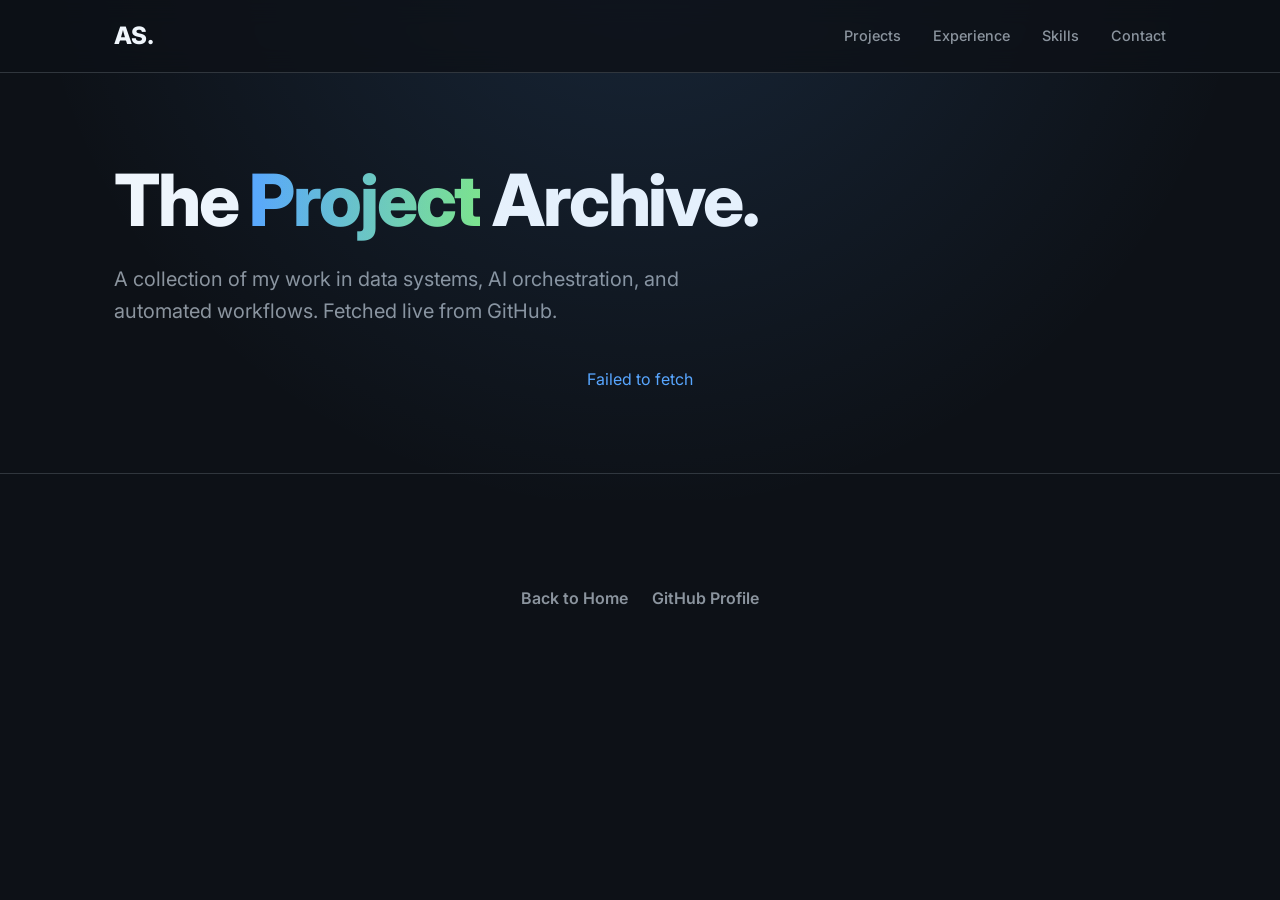
==== commit 45feb720: "Complete portfolio overhaul: High-impact UI + Result-oriented copywriting" ====
--- a/projects.html
+++ b/projects.html
@@ -1,48 +1,50 @@
 <!DOCTYPE html>
 <html lang="en">
 <head>
-    <meta charset="UTF-8">
-    <meta name="viewport" content="width=device-width, initial-scale=1.0">
-    <title>Projects - Abhishek Sattu</title>
-    <link href="https://fonts.googleapis.com/css2?family=Inter:wght@300;400;500;600;700&display=swap" rel="stylesheet">
-    <link rel="stylesheet" href="css/style.css">
+  <meta charset="UTF-8">
+  <meta name="viewport" content="width=device-width, initial-scale=1.0">
+  <title>Engineering Projects | Abhishek Sattu</title>
+  <link rel="stylesheet" href="css/style.css">
 </head>
 <body>
-    <nav class="site-nav">
-        <div class="nav-inner">
-            <a href="index.html" class="nav-logo">AS</a>
-            <ul class="nav-links">
-                <li><a href="index.html">Home</a></li>
-                <li><a href="projects.html" class="active">Projects</a></li>
-                <li><a href="#contact">Contact</a></li>
-            </ul>
-            <div class="social-links">
-                <a href="https://github.com/abhishekabhi779" target="_blank" rel="noopener" aria-label="GitHub"><img src="https://img.icons8.com/ios-filled/24/000000/github.png" alt="GitHub"></a>
-                <a href="https://linkedin.com/in/abhishek-s-462954222" target="_blank" rel="noopener" aria-label="LinkedIn"><img src="https://img.icons8.com/ios-filled/24/000000/linkedin.png" alt="LinkedIn"></a>
-            </div>
-        </div>
-    </nav>
 
-    <header class="hero">
-        <div class="hero-content">
-            <h1>My Projects</h1>
-            <p class="intro">A showcase of my work in Data Engineering, Generative AI, and Software Development.</p>
-        </div>
-    </header>
+  <nav>
+    <div class="container nav-inner">
+      <a href="index.html" class="nav-logo">AS.</a>
+      <div class="nav-links">
+        <a href="index.html#projects">Projects</a>
+        <a href="index.html#experience">Experience</a>
+        <a href="index.html#skills">Skills</a>
+        <a href="mailto:abhi.sat779@gmail.com">Contact</a>
+      </div>
+    </div>
+  </nav>
 
-    <main>
-        <section id="all-projects" class="section">
-            <h2 class="section-title">All Projects</h2>
-            <div class="project-grid" id="projects-container">
-                <!-- Projects will be dynamically loaded here by JavaScript -->
-            </div>
-        </section>
-    </main>
+  <header class="hero" style="padding-bottom: 40px;">
+    <div class="container">
+      <h1>The <span class="gradient-text">Project</span> Archive.</h1>
+      <p class="intro">
+        A collection of my work in data systems, AI orchestration, and automated workflows. 
+        Fetched live from GitHub.
+      </p>
+    </div>
+  </header>
 
-    <footer>
-        <p>&copy; 2026 Abhishek Sattu. All rights reserved.</p>
-    </footer>
+  <main class="container">
+    <div class="bento-grid" id="projects-container">
+      <!-- Projects will be dynamically loaded here -->
+    </div>
+  </main>
 
-    <script src="js/projects.js"></script>
+  <footer>
+    <div class="container footer-content">
+      <div class="social-links">
+        <a href="index.html">Back to Home</a>
+        <a href="https://github.com/abhishekabhi779">GitHub Profile</a>
+      </div>
+    </div>
+  </footer>
+
+  <script src="js/projects.js"></script>
 </body>
 </html>
--- a/css/style.css
+++ b/css/style.css
@@ -1,448 +1,301 @@
-/* General Styles */
+@import url('https://fonts.googleapis.com/css2?family=Inter:wght@300;400;600;800&family=JetBrains+Mono:wght@400;700&display=swap');
+
 :root {
-    --primary-color: #007bff;
-    --secondary-color: #6c757d;
-    --accent-color: #28a745;
-    --dark-bg: #343a40;
-    --light-bg: #f8f9fa;
-    --text-color: #333;
-    --light-text-color: #fff;
-    --border-color: #dee2e6;
-    --font-family-sans: 'Inter', sans-serif;
+  --bg: #0D1117;
+  --surface: #161B22;
+  --surface-hover: #21262D;
+  --primary: #58A6FF;
+  --secondary: #7EE787;
+  --text: #C9D1D9;
+  --text-dim: #8B949E;
+  --text-bright: #F0F6FC;
+  --border: #30363D;
+  --accent-glow: rgba(88, 166, 255, 0.15);
+  
+  --font-main: 'Inter', -apple-system, BlinkMacSystemFont, sans-serif;
+  --font-mono: 'JetBrains Mono', monospace;
+}
+
+* {
+  box-sizing: border-box;
+  margin: 0;
+  padding: 0;
 }
 
 body {
-    font-family: var(--font-family-sans);
-    line-height: 1.6;
-    margin: 0;
-    padding: 0;
-    background-color: var(--light-bg);
-    color: var(--text-color);
+  background-color: var(--bg);
+  color: var(--text);
+  font-family: var(--font-main);
+  line-height: 1.6;
+  overflow-x: hidden;
 }
 
 .container {
-    max-width: 1200px;
-    margin: 0 auto;
-    padding: 0 20px;
-}
-
-a {
-    color: var(--primary-color);
-    text-decoration: none;
-}
-
-a:hover {
-    text-decoration: underline;
-}
-
-h1, h2, h3, h4, h5, h6 {
-    color: var(--dark-bg);
-    line-height: 1.2;
-}
-
-.btn {
-    display: inline-block;
-    background-color: var(--primary-color);
-    color: var(--light-text-color);
-    padding: 10px 20px;
-    border-radius: 5px;
-    text-decoration: none;
-    transition: background-color 0.3s ease;
-}
-
-.btn:hover {
-    background-color: #0056b3;
-    text-decoration: none;
-}
-
-.btn-primary {
-    background-color: var(--primary-color);
-}
-
-.btn-secondary {
-    background-color: var(--secondary-color);
-}
-
-.btn-secondary:hover {
-    background-color: #545b62;
-}
-
-.text-center {
-    text-align: center;
-}
-
-/* Navigation */
-.site-nav {
-    background-color: var(--dark-bg);
-    color: var(--light-text-color);
-    padding: 15px 0;
-    position: sticky;
-    top: 0;
-    z-index: 1000;
+  max-width: 1100px;
+  margin: 0 auto;
+  padding: 0 24px;
+}
+
+/* ── TYPOGRAPHY ──────────────────────────────────── */
+h1, h2, h3 {
+  color: var(--text-bright);
+  font-weight: 800;
+  letter-spacing: -0.03em;
+}
+
+h1 { font-size: clamp(2.5rem, 8vw, 4.5rem); line-height: 1.1; }
+h2 { font-size: 2rem; margin-bottom: 2rem; }
+h3 { font-size: 1.25rem; }
+
+.mono { font-family: var(--font-mono); font-size: 0.9rem; }
+.gradient-text {
+  background: linear-gradient(90deg, var(--primary), var(--secondary));
+  -webkit-background-clip: text;
+  -webkit-text-fill-color: transparent;
+}
+
+/* ── NAVIGATION ──────────────────────────────────── */
+nav {
+  position: fixed;
+  top: 0;
+  width: 100%;
+  z-index: 1000;
+  background: rgba(13, 17, 23, 0.8);
+  backdrop-filter: blur(12px);
+  border-bottom: 1px solid var(--border);
 }
 
 .nav-inner {
-    display: flex;
-    justify-content: space-between;
-    align-items: center;
-    max-width: 1200px;
-    margin: 0 auto;
-    padding: 0 20px;
+  height: 72px;
+  display: flex;
+  justify-content: space-between;
+  align-items: center;
 }
 
 .nav-logo {
-    font-size: 1.8em;
-    font-weight: 700;
-    color: var(--light-text-color);
-    text-decoration: none;
+  font-weight: 800;
+  font-size: 1.5rem;
+  color: var(--text-bright);
+  text-decoration: none;
 }
 
 .nav-links {
-    list-style: none;
-    margin: 0;
-    padding: 0;
-    display: flex;
-}
-
-.nav-links li {
-    margin-left: 20px;
+  display: flex;
+  gap: 32px;
 }
 
 .nav-links a {
-    color: var(--light-text-color);
-    text-decoration: none;
-    font-weight: 500;
-    transition: color 0.3s ease;
-}
-
-.nav-links a:hover,
-.nav-links a.active {
-    color: var(--primary-color);
-    text-decoration: none;
-}
-
-.social-links img {
-    width: 24px;
-    height: 24px;
-    filter: invert(1);
-    margin-left: 15px;
-}
-
-/* Hero Section */
+  color: var(--text-dim);
+  text-decoration: none;
+  font-weight: 500;
+  font-size: 0.9rem;
+  transition: color 0.2s;
+}
+
+.nav-links a:hover { color: var(--primary); }
+
+/* ── HERO ────────────────────────────────────────── */
 .hero {
-    background-color: var(--dark-bg);
-    color: var(--light-text-color);
-    text-align: center;
-    padding: 100px 20px;
-}
-
-.hero-content {
-    max-width: 800px;
-    margin: 0 auto;
-}
-
-.hero .tagline {
-    font-size: 1.1em;
-    color: var(--primary-color);
-    margin-bottom: 10px;
-}
-
-.hero h1 {
-    font-size: 3.5em;
-    margin-bottom: 20px;
-    color: var(--light-text-color);
-}
-
-.hero .intro {
-    font-size: 1.2em;
-    margin-bottom: 30px;
-    color: rgba(255, 255, 255, 0.8);
-}
-
-.hero-actions .btn {
-    margin: 0 10px;
-}
-
-/* Sections */
-main {
-    padding: 40px 0;
-}
-
-.section {
-    padding: 60px 20px;
-    margin-bottom: 30px;
-    background-color: var(--light-text-color);
-    border-radius: 8px;
-    box-shadow: 0 2px 10px rgba(0, 0, 0, 0.05);
-    max-width: 1000px;
-    margin-left: auto;
-    margin-right: auto;
-}
-
-.section-title {
-    text-align: center;
-    font-size: 2.5em;
-    margin-bottom: 40px;
-    color: var(--primary-color);
-}
-
-/* About Section */
-.about-content {
-    font-size: 1.1em;
-    line-height: 1.8;
-    text-align: justify;
-}
-
-.about-content p {
-    margin-bottom: 15px;
-}
-
-/* Skills Section */
-.skills-grid {
-    display: grid;
-    grid-template-columns: repeat(auto-fit, minmax(250px, 1fr));
-    gap: 30px;
-}
-
-.skill-category {
-    background-color: var(--light-bg);
-    padding: 20px;
-    border-radius: 8px;
-    border: 1px solid var(--border-color);
-}
-
-.skill-category h3 {
-    color: var(--primary-color);
-    margin-top: 0;
-    margin-bottom: 15px;
-    font-size: 1.4em;
-}
-
-.skill-category ul {
-    list-style: none;
-    padding: 0;
-    margin: 0;
-}
-
-.skill-category li {
-    margin-bottom: 8px;
-    padding-left: 20px;
-    position: relative;
-}
-
-.skill-category li::before {
-    content: '•';
-    color: var(--accent-color);
-    position: absolute;
-    left: 0;
-}
-
-/* Projects Section */
-.project-grid {
-    display: grid;
-    grid-template-columns: repeat(auto-fit, minmax(300px, 1fr));
-    gap: 30px;
-    margin-bottom: 40px;
-}
-
-.project-card {
-    background-color: var(--light-bg);
-    padding: 25px;
-    border-radius: 8px;
-    border: 1px solid var(--border-color);
-    box-shadow: 0 2px 8px rgba(0, 0, 0, 0.03);
-    transition: transform 0.3s ease;
-}
-
-.project-card:hover {
-    transform: translateY(-5px);
-}
-
-.project-card h3 {
-    color: var(--primary-color);
-    margin-top: 0;
-    font-size: 1.5em;
-}
-
-.project-description {
-    font-size: 0.95em;
-    margin-bottom: 15px;
-}
-
-.project-tech {
-    font-size: 0.9em;
-    color: var(--secondary-color);
-    margin-bottom: 20px;
-}
-
-.btn-project {
-    background-color: var(--accent-color);
-}
-
-.btn-project:hover {
-    background-color: #218838;
-}
-
-/* Experience Section */
-.experience-item {
-    background-color: var(--light-bg);
-    padding: 25px;
-    border-radius: 8px;
-    border: 1px solid var(--border-color);
-    margin-bottom: 20px;
-    box-shadow: 0 2px 8px rgba(0, 0, 0, 0.03);
-}
-
-.experience-item h3 {
-    color: var(--dark-bg);
-    margin-top: 0;
-    margin-bottom: 5px;
-}
-
-.experience-item .company {
-    color: var(--primary-color);
-    font-weight: 500;
-}
-
-.experience-item .duration {
-    font-size: 0.9em;
-    color: var(--secondary-color);
-    margin-bottom: 15px;
-}
-
-.experience-item ul {
-    list-style: disc;
-    margin-left: 20px;
-    padding: 0;
-}
-
-.experience-item li {
-    margin-bottom: 8px;
-}
-
-/* Education Section */
-.education-item {
-    background-color: var(--light-bg);
-    padding: 25px;
-    border-radius: 8px;
-    border: 1px solid var(--border-color);
-    margin-bottom: 20px;
-    box-shadow: 0 2px 8px rgba(0, 0, 0, 0.03);
-}
-
-.education-item h3 {
-    color: var(--dark-bg);
-    margin-top: 0;
-    margin-bottom: 5px;
-}
-
-.education-item .institution {
-    color: var(--primary-color);
-    font-weight: 500;
-}
-
-.education-item .details {
-    font-size: 0.95em;
-    color: var(--text-color);
-    margin-bottom: 5px;
-}
-
-.education-item .duration {
-    font-size: 0.9em;
-    color: var(--secondary-color);
-}
-
-.certifications h3 {
-    color: var(--dark-bg);
-    margin-top: 30px;
-    margin-bottom: 15px;
-}
-
-.certifications ul {
-    list-style: none;
-    padding: 0;
-}
-
-.certifications li {
-    background-color: var(--light-bg);
-    border: 1px solid var(--border-color);
-    padding: 10px 15px;
-    margin-bottom: 10px;
-    border-radius: 5px;
-    position: relative;
-    padding-left: 30px;
-}
-
-.certifications li::before {
-    content: '✓';
-    color: var(--accent-color);
-    position: absolute;
-    left: 10px;
-    font-weight: bold;
-}
-
-/* Contact Section */
-.contact-intro {
-    text-align: center;
-    font-size: 1.1em;
-    margin-bottom: 30px;
-}
-
-.contact-details {
-    text-align: center;
-    font-size: 1.1em;
-}
-
-.contact-details p {
-    margin-bottom: 10px;
-}
-
-/* Footer */
+  padding: 160px 0 80px;
+  position: relative;
+}
+
+.hero::before {
+  content: '';
+  position: absolute;
+  top: -100px;
+  left: 50%;
+  transform: translateX(-50%);
+  width: 100vw;
+  height: 600px;
+  background: radial-gradient(circle at 50% 0%, var(--accent-glow) 0%, transparent 70%);
+  pointer-events: none;
+}
+
+.hero-tag {
+  display: inline-block;
+  padding: 6px 12px;
+  background: var(--surface);
+  border: 1px solid var(--border);
+  border-radius: 100px;
+  color: var(--secondary);
+  font-size: 0.8rem;
+  font-weight: 600;
+  margin-bottom: 24px;
+}
+
+.hero p.intro {
+  font-size: 1.25rem;
+  color: var(--text-dim);
+  max-width: 600px;
+  margin-top: 24px;
+}
+
+/* ── METRICS BAR ─────────────────────────────────── */
+.metrics-bar {
+  display: grid;
+  grid-template-columns: repeat(auto-fit, minmax(200px, 1fr));
+  gap: 24px;
+  margin: 60px 0;
+  padding: 32px;
+  background: var(--surface);
+  border: 1px solid var(--border);
+  border-radius: 16px;
+}
+
+.metric-item .value {
+  display: block;
+  font-size: 2rem;
+  font-weight: 800;
+  color: var(--text-bright);
+}
+
+.metric-item .label {
+  font-size: 0.85rem;
+  color: var(--text-dim);
+  text-transform: uppercase;
+  letter-spacing: 0.05em;
+}
+
+/* ── BENTO GRID ──────────────────────────────────── */
+.bento-grid {
+  display: grid;
+  grid-template-columns: repeat(12, 1fr);
+  gap: 24px;
+  margin-bottom: 80px;
+}
+
+.bento-card {
+  background: var(--surface);
+  border: 1px solid var(--border);
+  border-radius: 20px;
+  padding: 32px;
+  transition: all 0.3s cubic-bezier(0.4, 0, 0.2, 1);
+  position: relative;
+  overflow: hidden;
+}
+
+.bento-card:hover {
+  border-color: var(--primary);
+  transform: translateY(-4px);
+  box-shadow: 0 12px 40px rgba(0, 0, 0, 0.4);
+}
+
+.card-tag {
+  font-family: var(--font-mono);
+  font-size: 0.75rem;
+  color: var(--primary);
+  margin-bottom: 12px;
+  display: block;
+}
+
+.bento-card h3 { margin-bottom: 12px; }
+.bento-card p { color: var(--text-dim); font-size: 0.95rem; margin-bottom: 24px; }
+
+.card-footer {
+  display: flex;
+  justify-content: space-between;
+  align-items: center;
+  margin-top: auto;
+}
+
+.tech-pill {
+  font-size: 0.7rem;
+  padding: 4px 8px;
+  background: var(--bg);
+  border: 1px solid var(--border);
+  border-radius: 4px;
+  margin-right: 6px;
+}
+
+/* Grid Layouts */
+.col-8 { grid-column: span 8; }
+.col-4 { grid-column: span 4; }
+.col-6 { grid-column: span 6; }
+.col-12 { grid-column: span 12; }
+
+/* ── EXPERIENCE ──────────────────────────────────── */
+.experience-list {
+  display: flex;
+  flex-direction: column;
+  gap: 32px;
+}
+
+.exp-item {
+  padding-left: 24px;
+  border-left: 2px solid var(--border);
+  position: relative;
+}
+
+.exp-item::before {
+  content: '';
+  position: absolute;
+  left: -7px;
+  top: 0;
+  width: 12px;
+  height: 12px;
+  background: var(--bg);
+  border: 2px solid var(--primary);
+  border-radius: 50%;
+}
+
+.exp-header {
+  display: flex;
+  justify-content: space-between;
+  align-items: baseline;
+  margin-bottom: 12px;
+}
+
+.exp-company { color: var(--primary); font-weight: 600; }
+.exp-date { font-family: var(--font-mono); font-size: 0.8rem; color: var(--text-dim); }
+
+.exp-item ul {
+  list-style: none;
+  margin-top: 12px;
+}
+
+.exp-item li {
+  position: relative;
+  padding-left: 20px;
+  margin-bottom: 8px;
+  font-size: 0.95rem;
+  color: var(--text-dim);
+}
+
+.exp-item li::before {
+  content: '→';
+  position: absolute;
+  left: 0;
+  color: var(--secondary);
+}
+
+/* ── FOOTER ──────────────────────────────────────── */
 footer {
-    background-color: var(--dark-bg);
-    color: rgba(255, 255, 255, 0.7);
-    text-align: center;
-    padding: 30px 20px;
-    font-size: 0.9em;
-}
-
-/* Responsive Design */
-@media (max-width: 768px) {
-    .nav-inner {
-        flex-direction: column;
-    }
-
-    .nav-links {
-        margin-top: 15px;
-        margin-bottom: 15px;
-    }
-
-    .nav-links li {
-        margin: 0 10px;
-    }
-
-    .hero h1 {
-        font-size: 2.5em;
-    }
-
-    .hero .intro {
-        font-size: 1em;
-    }
-
-    .hero-actions .btn {
-        display: block;
-        margin: 10px 0;
-    }
-
-    .section-title {
-        font-size: 2em;
-    }
-
-    .skills-grid {
-        grid-template-columns: 1fr;
-    }
-
-    .project-grid {
-        grid-template-columns: 1fr;
-    }
-}
+  padding: 80px 0;
+  border-top: 1px solid var(--border);
+  text-align: center;
+}
+
+.footer-content h2 { margin-bottom: 16px; }
+.social-links {
+  display: flex;
+  justify-content: center;
+  gap: 24px;
+  margin-top: 32px;
+}
+
+.social-links a {
+  color: var(--text-dim);
+  text-decoration: none;
+  font-weight: 600;
+  transition: color 0.2s;
+}
+
+.social-links a:hover { color: var(--text-bright); }
+
+/* ── RESPONSIVE ──────────────────────────────────── */
+@media (max-width: 868px) {
+  .col-8, .col-4, .col-6 { grid-column: span 12; }
+  .nav-links { display: none; }
+  .exp-header { flex-direction: column; gap: 4px; }
+}
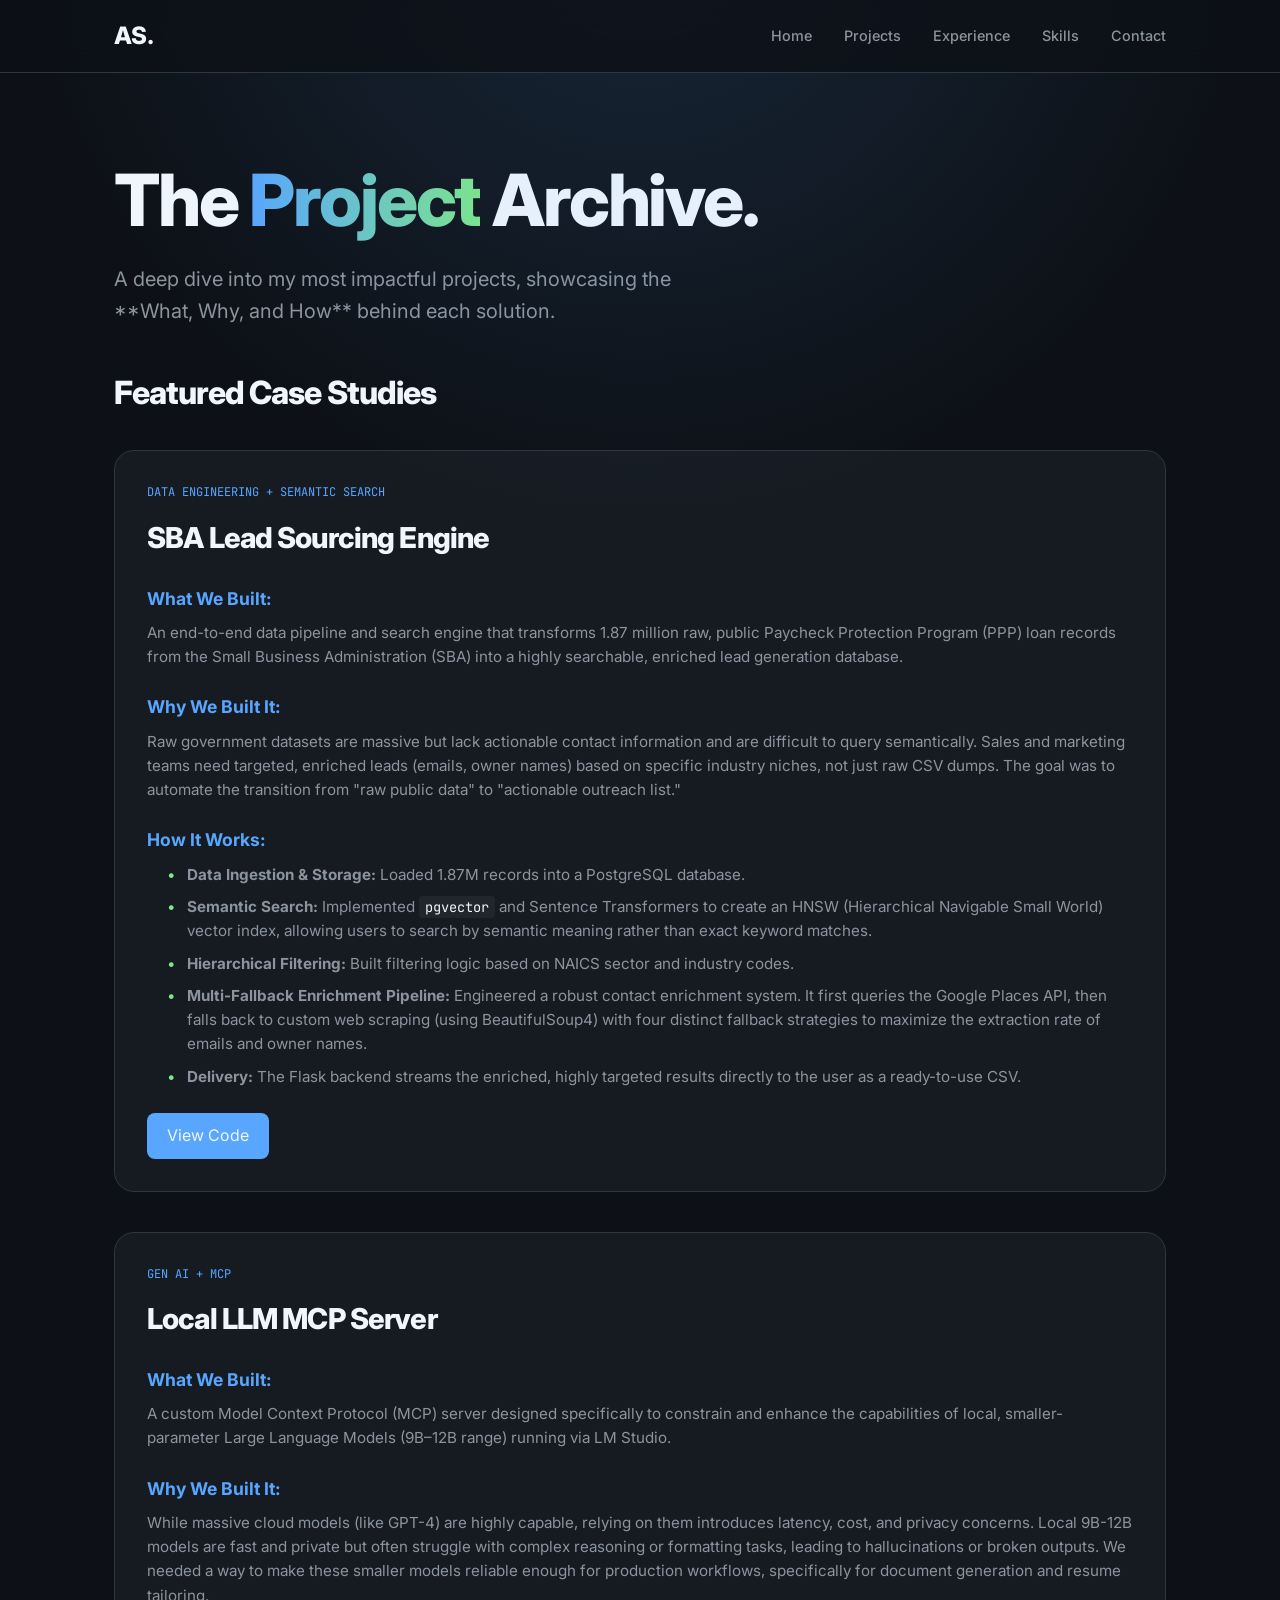
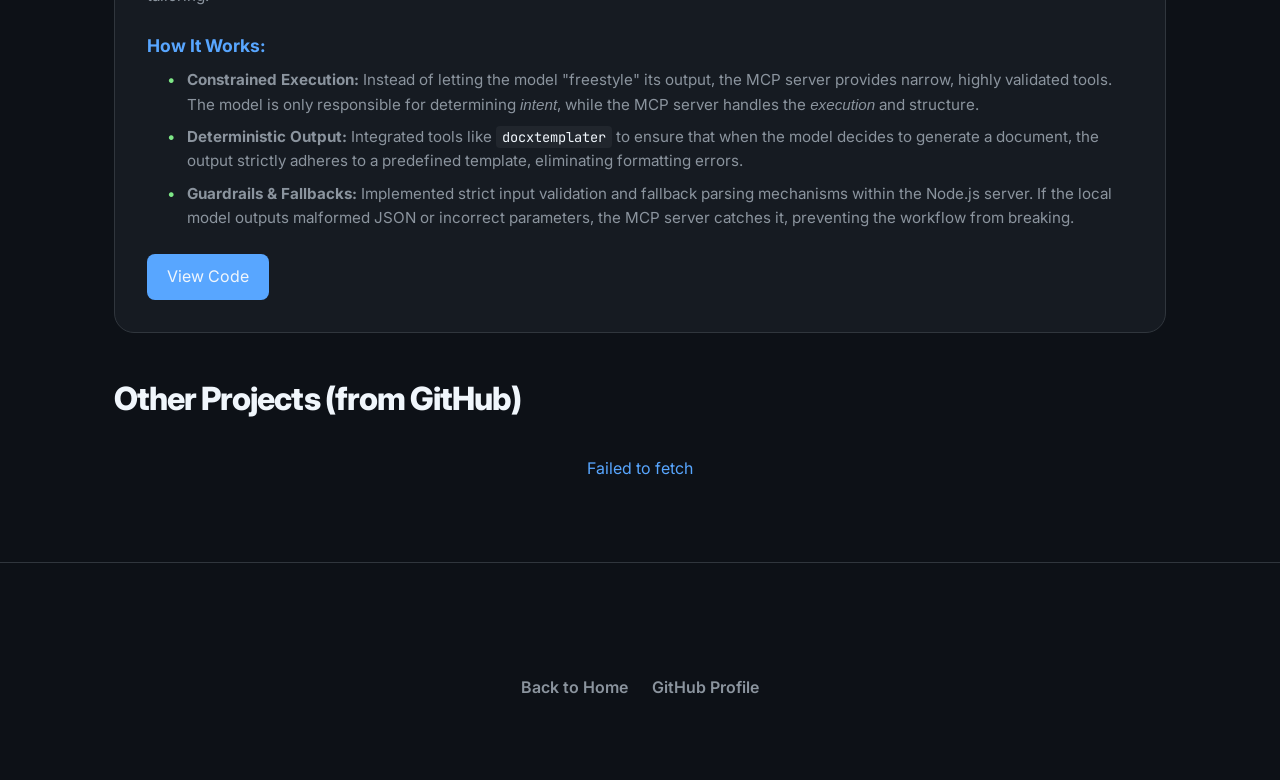
==== commit 89b7b302: "Enhance projects.html with detailed case studies (What, Why, How) for key projects" ====
--- a/projects.html
+++ b/projects.html
@@ -12,7 +12,8 @@
     <div class="container nav-inner">
       <a href="index.html" class="nav-logo">AS.</a>
       <div class="nav-links">
-        <a href="index.html#projects">Projects</a>
+        <a href="index.html#projects">Home</a>
+        <a href="projects.html">Projects</a>
         <a href="index.html#experience">Experience</a>
         <a href="index.html#skills">Skills</a>
         <a href="mailto:abhi.sat779@gmail.com">Contact</a>
@@ -24,16 +25,68 @@
     <div class="container">
       <h1>The <span class="gradient-text">Project</span> Archive.</h1>
       <p class="intro">
-        A collection of my work in data systems, AI orchestration, and automated workflows. 
-        Fetched live from GitHub.
+        A deep dive into my most impactful projects, showcasing the **What, Why, and How** behind each solution.
       </p>
     </div>
   </header>
 
   <main class="container">
-    <div class="bento-grid" id="projects-container">
-      <!-- Projects will be dynamically loaded here -->
-    </div>
+    <section id="case-studies">
+      <h2>Featured Case Studies</h2>
+
+      <!-- SBA Lead Sourcing Engine Case Study -->
+      <div class="case-study-card">
+        <span class="card-tag">DATA ENGINEERING + SEMANTIC SEARCH</span>
+        <h3>SBA Lead Sourcing Engine</h3>
+        
+        <h4>What We Built:</h4>
+        <p>An end-to-end data pipeline and search engine that transforms 1.87 million raw, public Paycheck Protection Program (PPP) loan records from the Small Business Administration (SBA) into a highly searchable, enriched lead generation database.</p>
+        
+        <h4>Why We Built It:</h4>
+        <p>Raw government datasets are massive but lack actionable contact information and are difficult to query semantically. Sales and marketing teams need targeted, enriched leads (emails, owner names) based on specific industry niches, not just raw CSV dumps. The goal was to automate the transition from "raw public data" to "actionable outreach list."</p>
+        
+        <h4>How It Works:</h4>
+        <ul>
+          <li><strong>Data Ingestion & Storage:</strong> Loaded 1.87M records into a PostgreSQL database.</li>
+          <li><strong>Semantic Search:</strong> Implemented <code>pgvector</code> and Sentence Transformers to create an HNSW (Hierarchical Navigable Small World) vector index, allowing users to search by semantic meaning rather than exact keyword matches.</li>
+          <li><strong>Hierarchical Filtering:</strong> Built filtering logic based on NAICS sector and industry codes.</li>
+          <li><strong>Multi-Fallback Enrichment Pipeline:</strong> Engineered a robust contact enrichment system. It first queries the Google Places API, then falls back to custom web scraping (using BeautifulSoup4) with four distinct fallback strategies to maximize the extraction rate of emails and owner names.</li>
+          <li><strong>Delivery:</strong> The Flask backend streams the enriched, highly targeted results directly to the user as a ready-to-use CSV.</li>
+        </ul>
+        <div class="project-links">
+          <a href="https://github.com/abhishekabhi779/SBA-Lead-Sourcing-Machine" target="_blank" rel="noopener" class="btn btn-project">View Code</a>
+        </div>
+      </div>
+
+      <!-- Local LLM MCP Server Case Study -->
+      <div class="case-study-card">
+        <span class="card-tag">GEN AI + MCP</span>
+        <h3>Local LLM MCP Server</h3>
+        
+        <h4>What We Built:</h4>
+        <p>A custom Model Context Protocol (MCP) server designed specifically to constrain and enhance the capabilities of local, smaller-parameter Large Language Models (9B–12B range) running via LM Studio.</p>
+        
+        <h4>Why We Built It:</h4>
+        <p>While massive cloud models (like GPT-4) are highly capable, relying on them introduces latency, cost, and privacy concerns. Local 9B-12B models are fast and private but often struggle with complex reasoning or formatting tasks, leading to hallucinations or broken outputs. We needed a way to make these smaller models reliable enough for production workflows, specifically for document generation and resume tailoring.</p>
+        
+        <h4>How It Works:</h4>
+        <ul>
+          <li><strong>Constrained Execution:</strong> Instead of letting the model "freestyle" its output, the MCP server provides narrow, highly validated tools. The model is only responsible for determining <em>intent</em>, while the MCP server handles the <em>execution</em> and structure.</li>
+          <li><strong>Deterministic Output:</strong> Integrated tools like <code>docxtemplater</code> to ensure that when the model decides to generate a document, the output strictly adheres to a predefined template, eliminating formatting errors.</li>
+          <li><strong>Guardrails & Fallbacks:</strong> Implemented strict input validation and fallback parsing mechanisms within the Node.js server. If the local model outputs malformed JSON or incorrect parameters, the MCP server catches it, preventing the workflow from breaking.</li>
+        </ul>
+        <div class="project-links">
+          <a href="https://github.com/abhishekabhi779/LM-Studio-MCP-Server" target="_blank" rel="noopener" class="btn btn-project">View Code</a>
+        </div>
+      </div>
+    </section>
+
+    <section id="all-projects">
+      <h2>Other Projects (from GitHub)</h2>
+      <div class="bento-grid" id="projects-container">
+        <!-- Other projects will be dynamically loaded here -->
+      </div>
+    </section>
   </main>
 
   <footer>
--- a/css/style.css
+++ b/css/style.css
@@ -299,3 +299,80 @@
   .nav-links { display: none; }
   .exp-header { flex-direction: column; gap: 4px; }
 }
+
+/* ── CASE STUDY CARDS ────────────────────────────── */
+.case-study-card {
+  background: var(--surface);
+  border: 1px solid var(--border);
+  border-radius: 20px;
+  padding: 32px;
+  margin-bottom: 40px;
+}
+
+.case-study-card h3 {
+  font-size: 1.8rem;
+  margin-top: 0;
+  margin-bottom: 16px;
+}
+
+.case-study-card h4 {
+  color: var(--primary);
+  font-size: 1.1rem;
+  margin-top: 24px;
+  margin-bottom: 8px;
+}
+
+.case-study-card p {
+  color: var(--text-dim);
+  font-size: 0.95rem;
+  margin-bottom: 16px;
+}
+
+.case-study-card ul {
+  list-style: none;
+  padding: 0;
+  margin-left: 20px;
+}
+
+.case-study-card li {
+  position: relative;
+  padding-left: 20px;
+  margin-bottom: 8px;
+  font-size: 0.95rem;
+  color: var(--text-dim);
+}
+
+.case-study-card li::before {
+  content: '•';
+  position: absolute;
+  left: 0;
+  color: var(--secondary);
+}
+
+.case-study-card .project-links {
+  margin-top: 24px;
+  display: flex;
+  gap: 16px;
+}
+
+.case-study-card .btn-project {
+  background-color: var(--primary);
+  color: var(--text-bright);
+  padding: 10px 20px;
+  border-radius: 8px;
+  text-decoration: none;
+  transition: background-color 0.3s ease;
+}
+
+.case-study-card .btn-project:hover {
+  background-color: #4299e1; /* A slightly lighter blue */
+}
+
+.case-study-card code {
+  background-color: var(--surface-hover);
+  padding: 2px 6px;
+  border-radius: 4px;
+  font-family: var(--font-mono);
+  font-size: 0.9em;
+  color: var(--text-bright);
+}
